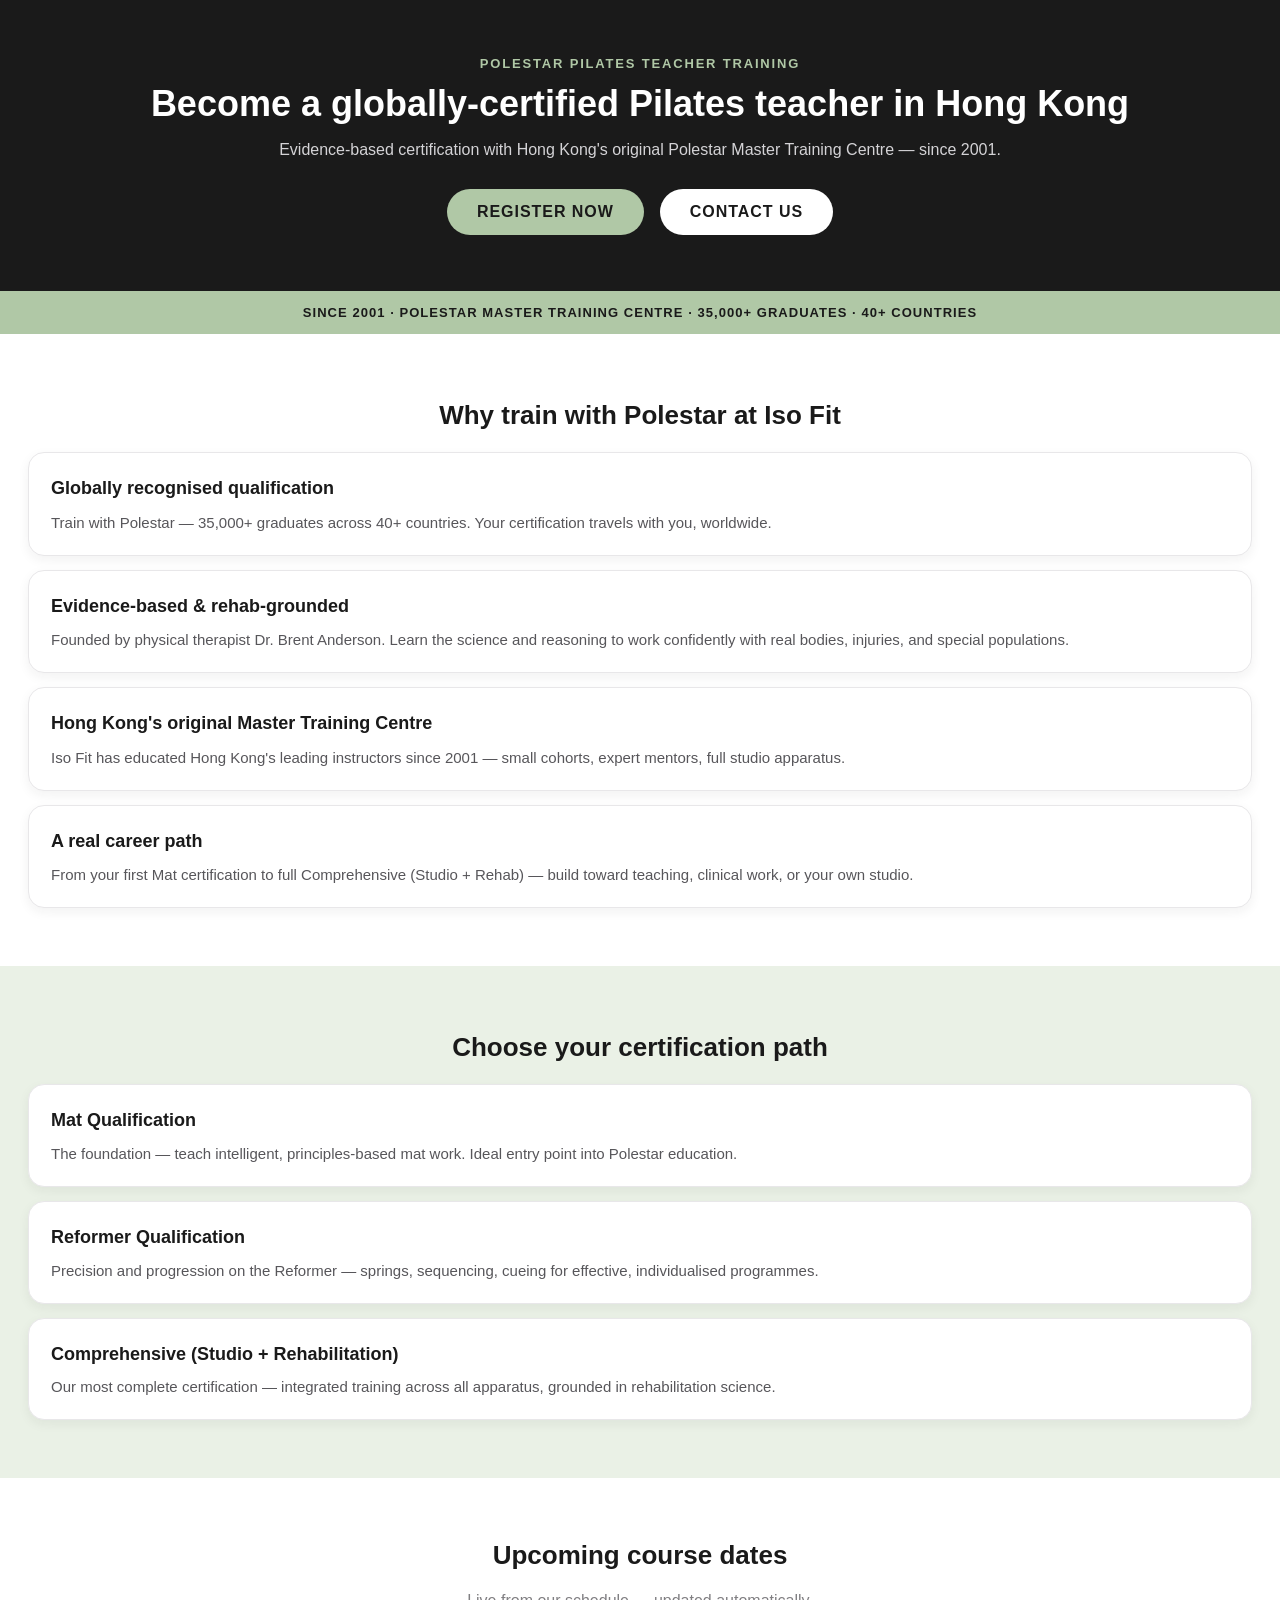
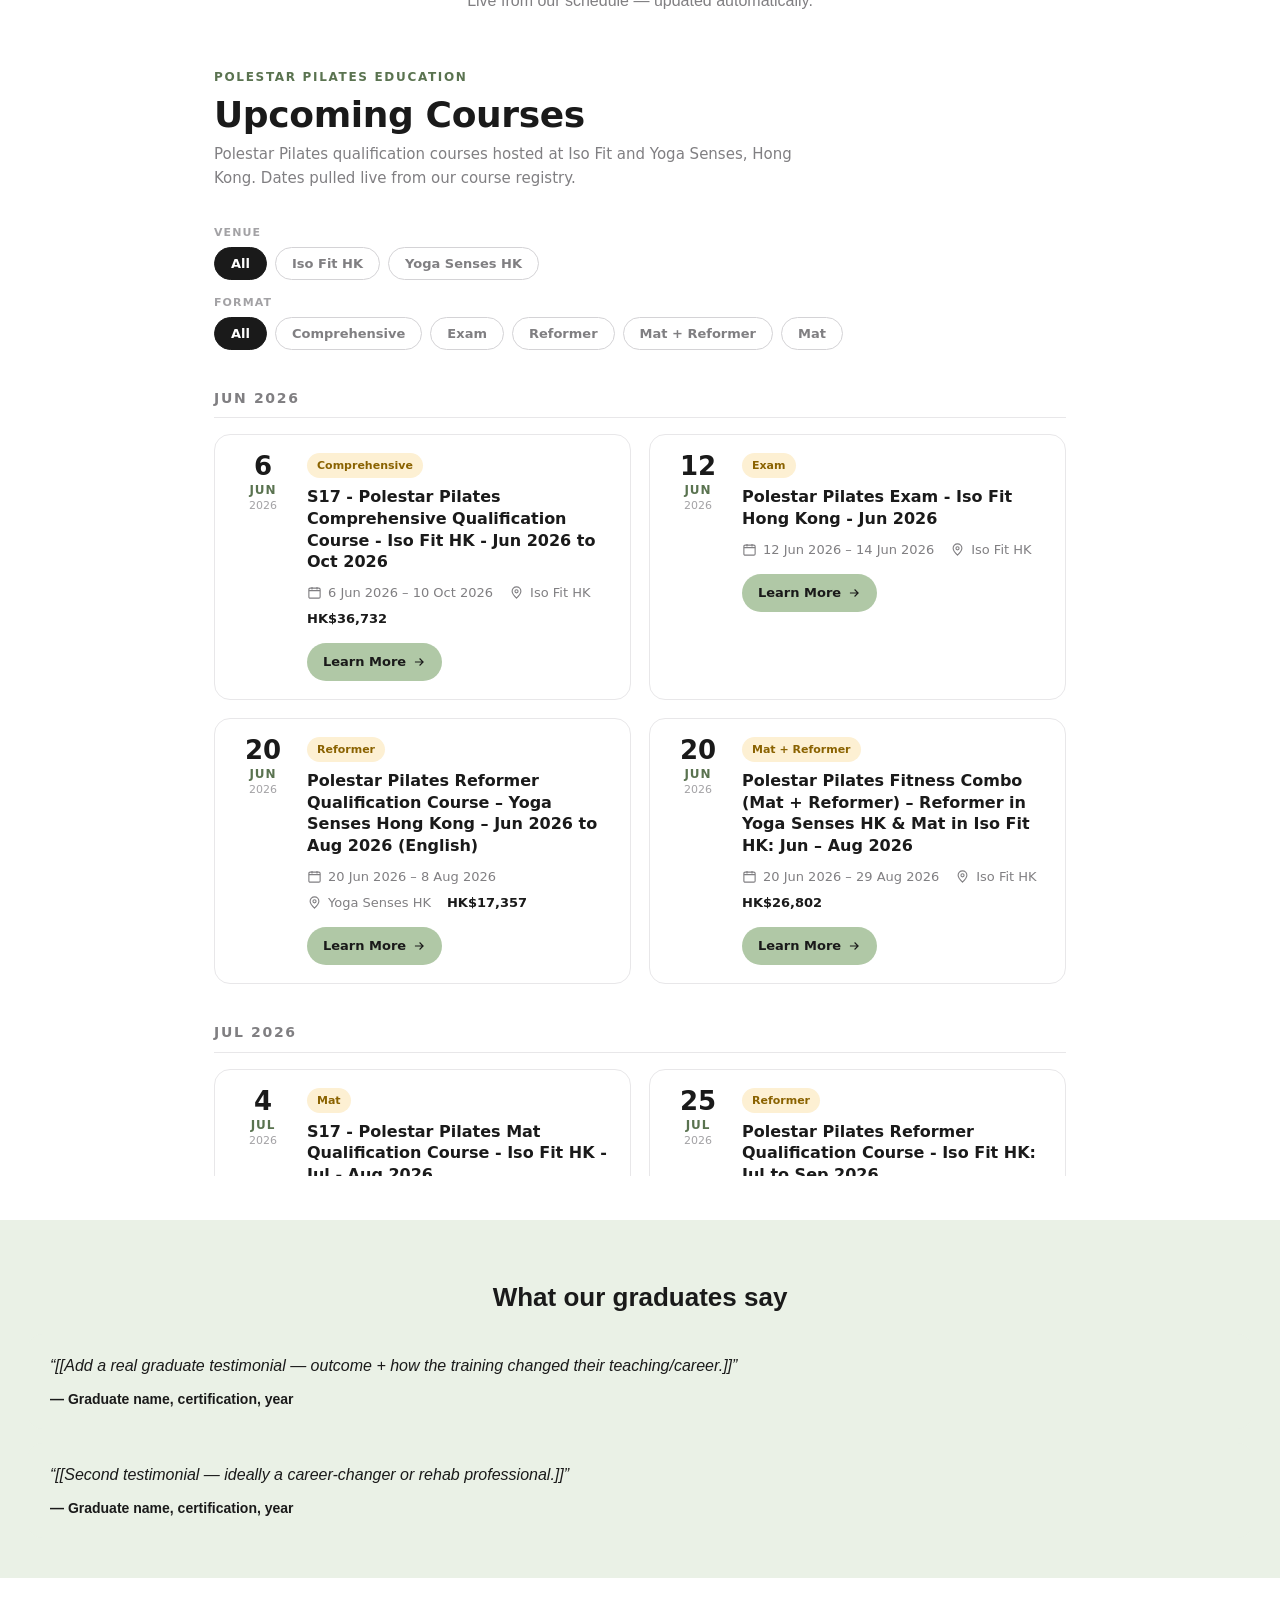
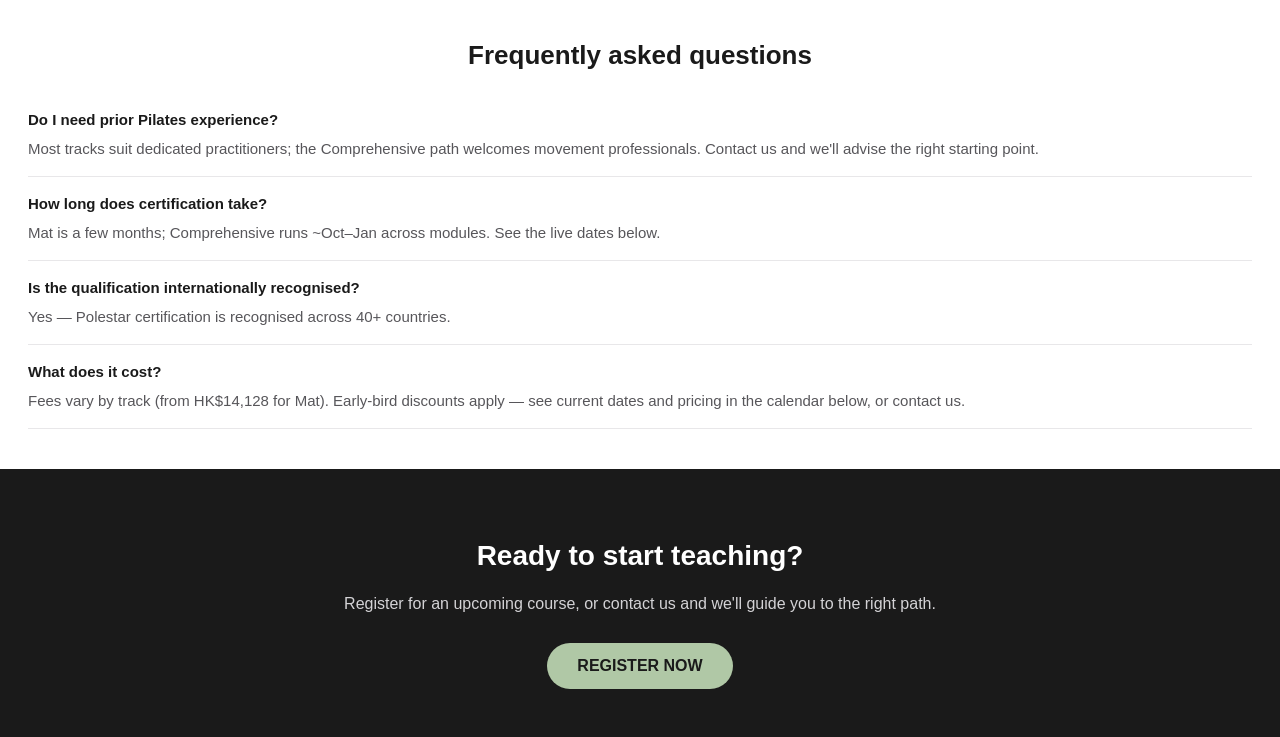
==== landing-preview/index.html @ 25461764 "Host teacher-training landing-page preview" ====
<!doctype html><html><head><meta charset="utf-8"><style>body{margin:0;font-family:Poppins,Arial,sans-serif;}h1,h2{font-family:Poppins,Arial,sans-serif;}</style></head><body><section style="background:#1a1a1a;color:#fff;text-align:center;padding:56px 28px;"><div style="color:#b0c8a6;font-weight:700;letter-spacing:.14em;text-transform:uppercase;font-size:13px;">Polestar Pilates Teacher Training</div><h1 style="font-size:36px;margin:12px 0;">Become a globally-certified Pilates teacher in Hong Kong</h1><p style="color:#d4d3d6;">Evidence-based certification with Hong Kong's original Polestar Master Training Centre — since 2001.</p><a href="#" style="background:#b0c8a6;color:#1a1a1a;font-weight:700;text-transform:uppercase;letter-spacing:.06em;text-decoration:none;padding:14px 30px;border-radius:999px;display:inline-block;margin:14px 8px 0;">Register Now</a><a href="#" style="background:#fff;color:#1a1a1a;font-weight:700;text-transform:uppercase;letter-spacing:.06em;text-decoration:none;padding:14px 30px;border-radius:999px;display:inline-block;margin:14px 8px 0;">Contact Us</a></section><section style="background:#b0c8a6;color:#1a1a1a;text-align:center;padding:14px 16px;font-weight:700;letter-spacing:.08em;text-transform:uppercase;font-size:13px;">Since 2001 · Polestar Master Training Centre · 35,000+ graduates · 40+ countries</section><section style="background:#fff;padding:44px 28px;"><h2 style="text-align:center;color:#1a1a1a;font-size:26px;">Why train with Polestar at Iso Fit</h2><div style="font-size:15px;line-height:1.75;color:#1a1a1a;"><div style="border:1px solid #e8e7e9;border-radius:16px;background:#fff;padding:20px 22px;box-shadow:0 4px 12px rgba(26,26,26,0.06);margin:0 0 14px;"><div style="font-weight:700;font-size:18px;color:#1a1a1a;">Globally recognised qualification</div><div style="font-size:15px;color:#57565a;line-height:1.6;margin-top:6px;">Train with Polestar — 35,000+ graduates across 40+ countries. Your certification travels with you, worldwide.</div></div><div style="border:1px solid #e8e7e9;border-radius:16px;background:#fff;padding:20px 22px;box-shadow:0 4px 12px rgba(26,26,26,0.06);margin:0 0 14px;"><div style="font-weight:700;font-size:18px;color:#1a1a1a;">Evidence-based & rehab-grounded</div><div style="font-size:15px;color:#57565a;line-height:1.6;margin-top:6px;">Founded by physical therapist Dr. Brent Anderson. Learn the science and reasoning to work confidently with real bodies, injuries, and special populations.</div></div><div style="border:1px solid #e8e7e9;border-radius:16px;background:#fff;padding:20px 22px;box-shadow:0 4px 12px rgba(26,26,26,0.06);margin:0 0 14px;"><div style="font-weight:700;font-size:18px;color:#1a1a1a;">Hong Kong's original Master Training Centre</div><div style="font-size:15px;color:#57565a;line-height:1.6;margin-top:6px;">Iso Fit has educated Hong Kong's leading instructors since 2001 — small cohorts, expert mentors, full studio apparatus.</div></div><div style="border:1px solid #e8e7e9;border-radius:16px;background:#fff;padding:20px 22px;box-shadow:0 4px 12px rgba(26,26,26,0.06);margin:0 0 14px;"><div style="font-weight:700;font-size:18px;color:#1a1a1a;">A real career path</div><div style="font-size:15px;color:#57565a;line-height:1.6;margin-top:6px;">From your first Mat certification to full Comprehensive (Studio + Rehab) — build toward teaching, clinical work, or your own studio.</div></div></div></section><section style="background:#eaf1e6;padding:44px 28px;"><h2 style="text-align:center;color:#1a1a1a;font-size:26px;">Choose your certification path</h2><div style="font-size:15px;line-height:1.7;color:#1a1a1a;"><div style="border:1px solid #e8e7e9;border-radius:16px;background:#fff;padding:20px 22px;box-shadow:0 4px 12px rgba(26,26,26,0.06);margin:0 0 14px;"><div style="font-weight:700;font-size:18px;color:#1a1a1a;">Mat Qualification</div><div style="font-size:15px;color:#57565a;line-height:1.6;margin-top:6px;">The foundation — teach intelligent, principles-based mat work. Ideal entry point into Polestar education.</div></div><div style="border:1px solid #e8e7e9;border-radius:16px;background:#fff;padding:20px 22px;box-shadow:0 4px 12px rgba(26,26,26,0.06);margin:0 0 14px;"><div style="font-weight:700;font-size:18px;color:#1a1a1a;">Reformer Qualification</div><div style="font-size:15px;color:#57565a;line-height:1.6;margin-top:6px;">Precision and progression on the Reformer — springs, sequencing, cueing for effective, individualised programmes.</div></div><div style="border:1px solid #e8e7e9;border-radius:16px;background:#fff;padding:20px 22px;box-shadow:0 4px 12px rgba(26,26,26,0.06);margin:0 0 14px;"><div style="font-weight:700;font-size:18px;color:#1a1a1a;">Comprehensive (Studio + Rehabilitation)</div><div style="font-size:15px;color:#57565a;line-height:1.6;margin-top:6px;">Our most complete certification — integrated training across all apparatus, grounded in rehabilitation science.</div></div></div></section><section style="background:#fff;padding:40px 20px;text-align:center;"><h2 style="color:#1a1a1a;font-size:26px;">Upcoming course dates</h2><p style="color:#807f82;">Live from our schedule — updated automatically.</p><div style="max-width:900px;margin:0 auto;"><iframe src="https://adwayburne-crypto.github.io/polestar-assets/courses/" title="Upcoming Polestar courses at Iso Fit" loading="lazy" style="width:100%;border:0;height:1150px;border-radius:14px;background:#fff;"></iframe></div></section><section style="background:#eaf1e6;padding:40px 28px;"><h2 style="text-align:center;color:#1a1a1a;font-size:26px;">What our graduates say</h2><div style="font-size:16px;line-height:1.7;color:#1a1a1a;"><div style="background:#eaf1e6;border-radius:14px;padding:18px 22px;margin-bottom:14px;font-style:italic;">“[[Add a real graduate testimonial — outcome + how the training changed their teaching/career.]]”<div style="font-style:normal;font-weight:700;font-size:14px;margin-top:8px;">— Graduate name, certification, year</div></div><div style="background:#eaf1e6;border-radius:14px;padding:18px 22px;font-style:italic;">“[[Second testimonial — ideally a career-changer or rehab professional.]]”<div style="font-style:normal;font-weight:700;font-size:14px;margin-top:8px;">— Graduate name, certification, year</div></div></div></section><section style="background:#fff;padding:40px 28px;"><h2 style="text-align:center;color:#1a1a1a;font-size:26px;">Frequently asked questions</h2><div style="font-size:15px;line-height:1.7;color:#1a1a1a;"><div style="border-bottom:1px solid #e8e7e9;padding:14px 0;"><div style="font-weight:700;color:#1a1a1a;">Do I need prior Pilates experience?</div><div style="color:#57565a;margin-top:4px;">Most tracks suit dedicated practitioners; the Comprehensive path welcomes movement professionals. Contact us and we'll advise the right starting point.</div></div><div style="border-bottom:1px solid #e8e7e9;padding:14px 0;"><div style="font-weight:700;color:#1a1a1a;">How long does certification take?</div><div style="color:#57565a;margin-top:4px;">Mat is a few months; Comprehensive runs ~Oct–Jan across modules. See the live dates below.</div></div><div style="border-bottom:1px solid #e8e7e9;padding:14px 0;"><div style="font-weight:700;color:#1a1a1a;">Is the qualification internationally recognised?</div><div style="color:#57565a;margin-top:4px;">Yes — Polestar certification is recognised across 40+ countries.</div></div><div style="border-bottom:1px solid #e8e7e9;padding:14px 0;"><div style="font-weight:700;color:#1a1a1a;">What does it cost?</div><div style="color:#57565a;margin-top:4px;">Fees vary by track (from HK$14,128 for Mat). Early-bird discounts apply — see current dates and pricing in the calendar below, or contact us.</div></div></div></section><section style="background:#1a1a1a;color:#fff;text-align:center;padding:48px 28px;"><h2 style="font-size:28px;">Ready to start teaching?</h2><p style="color:#d4d3d6;">Register for an upcoming course, or contact us and we'll guide you to the right path.</p><a href="#" style="background:#b0c8a6;color:#1a1a1a;font-weight:700;text-transform:uppercase;text-decoration:none;padding:14px 30px;border-radius:999px;display:inline-block;margin-top:14px;">Register Now</a></section></body></html>
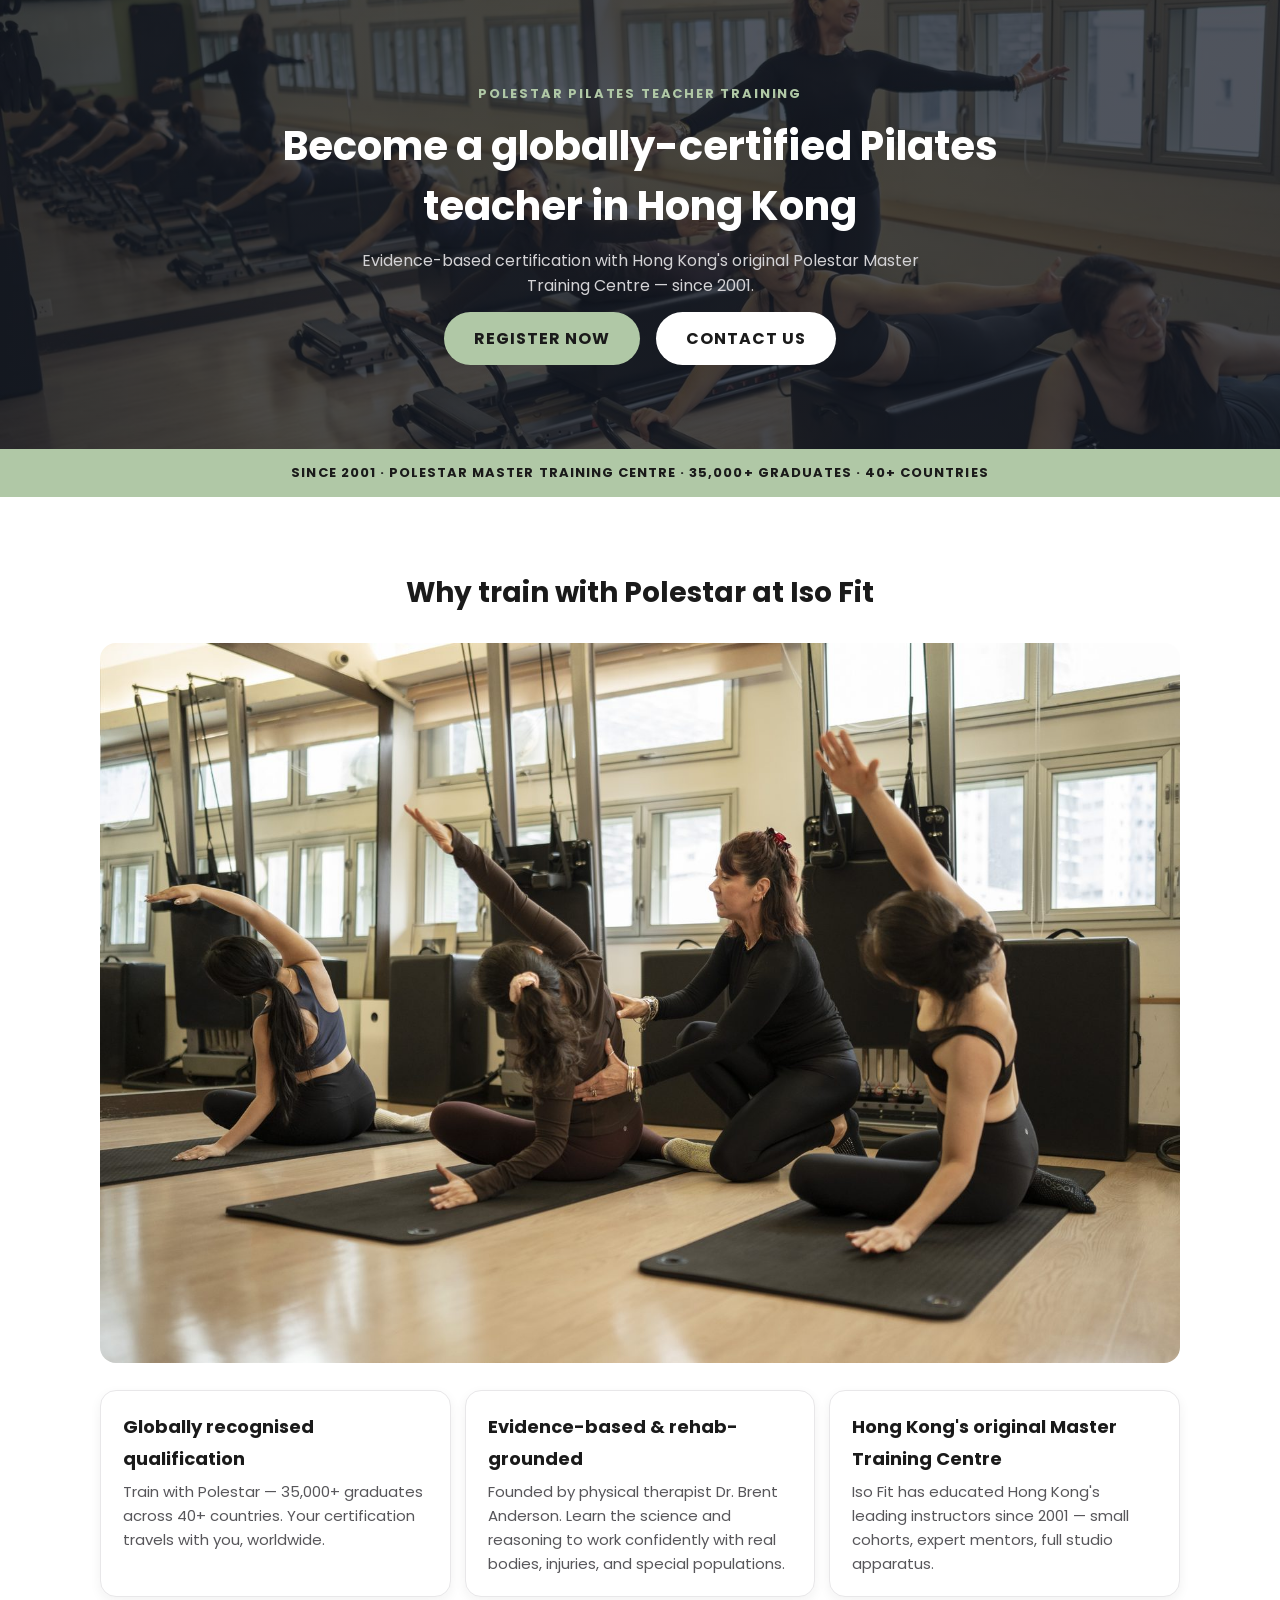
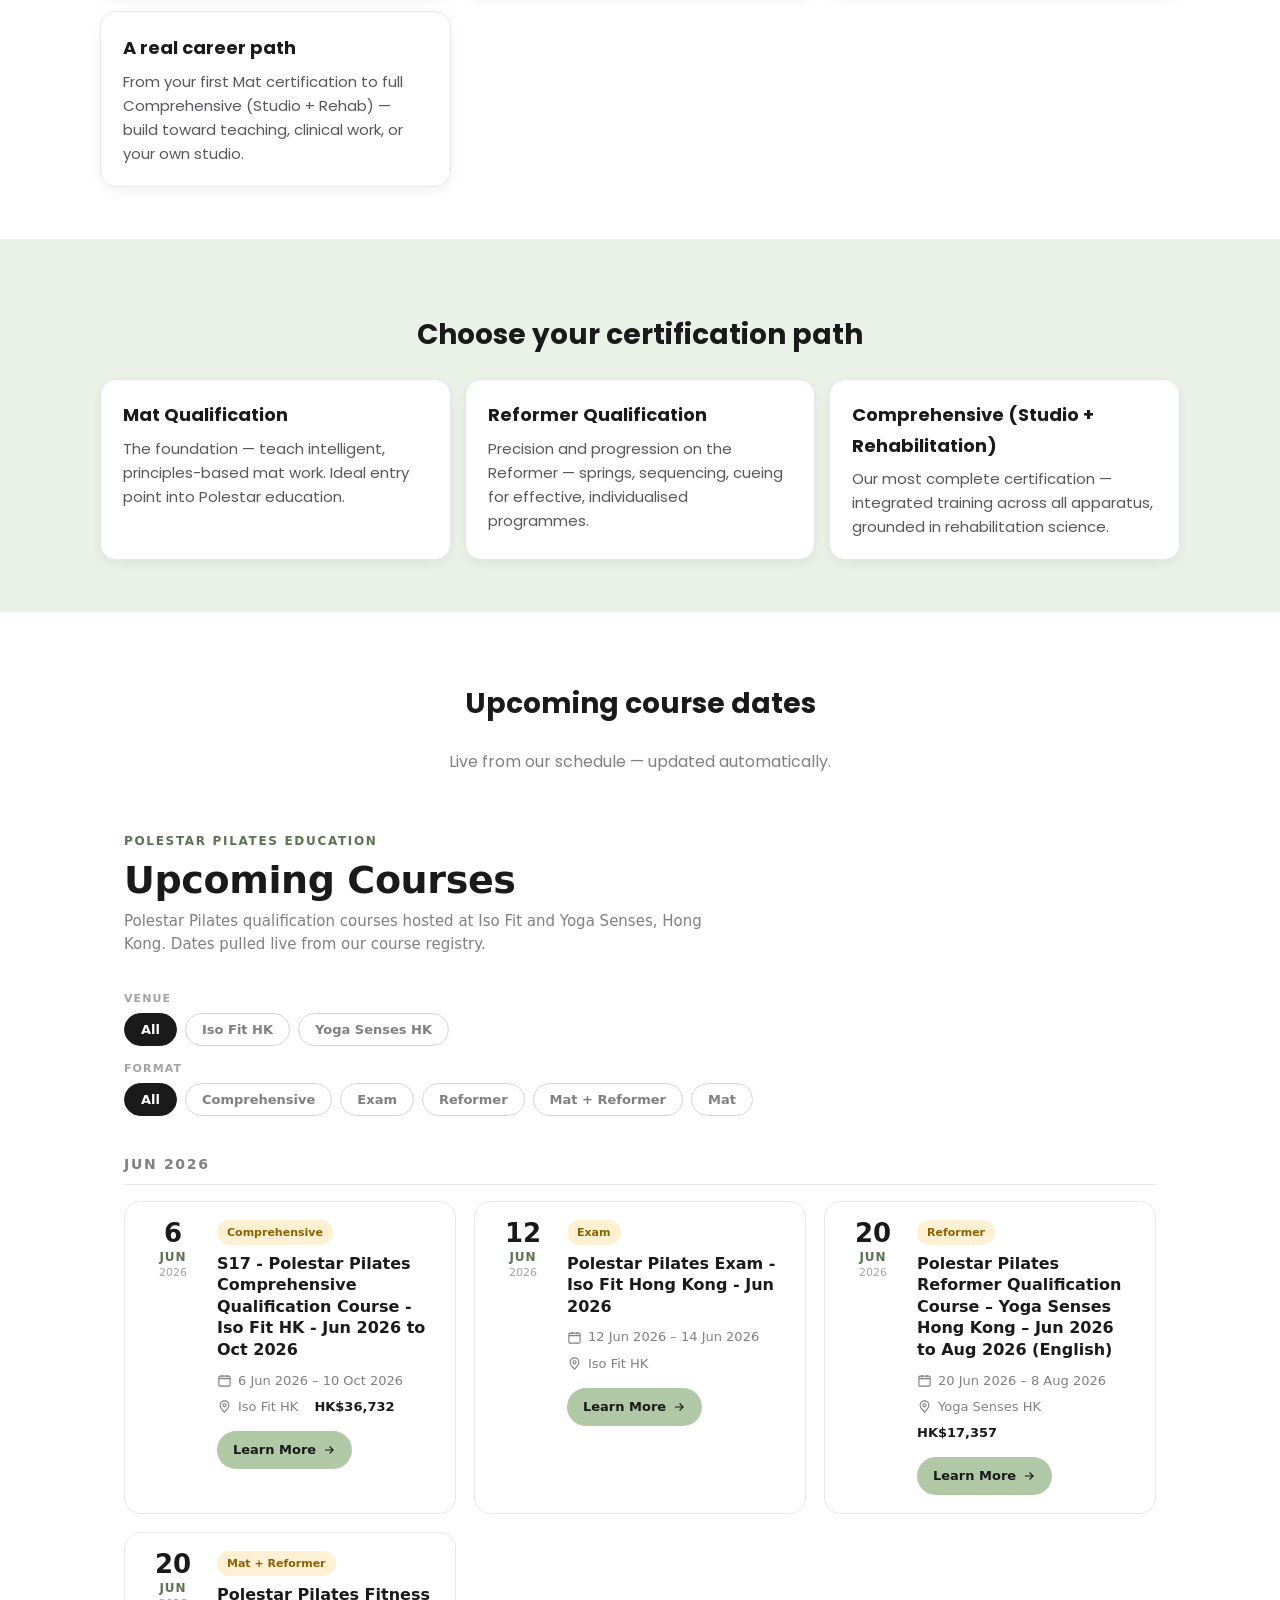
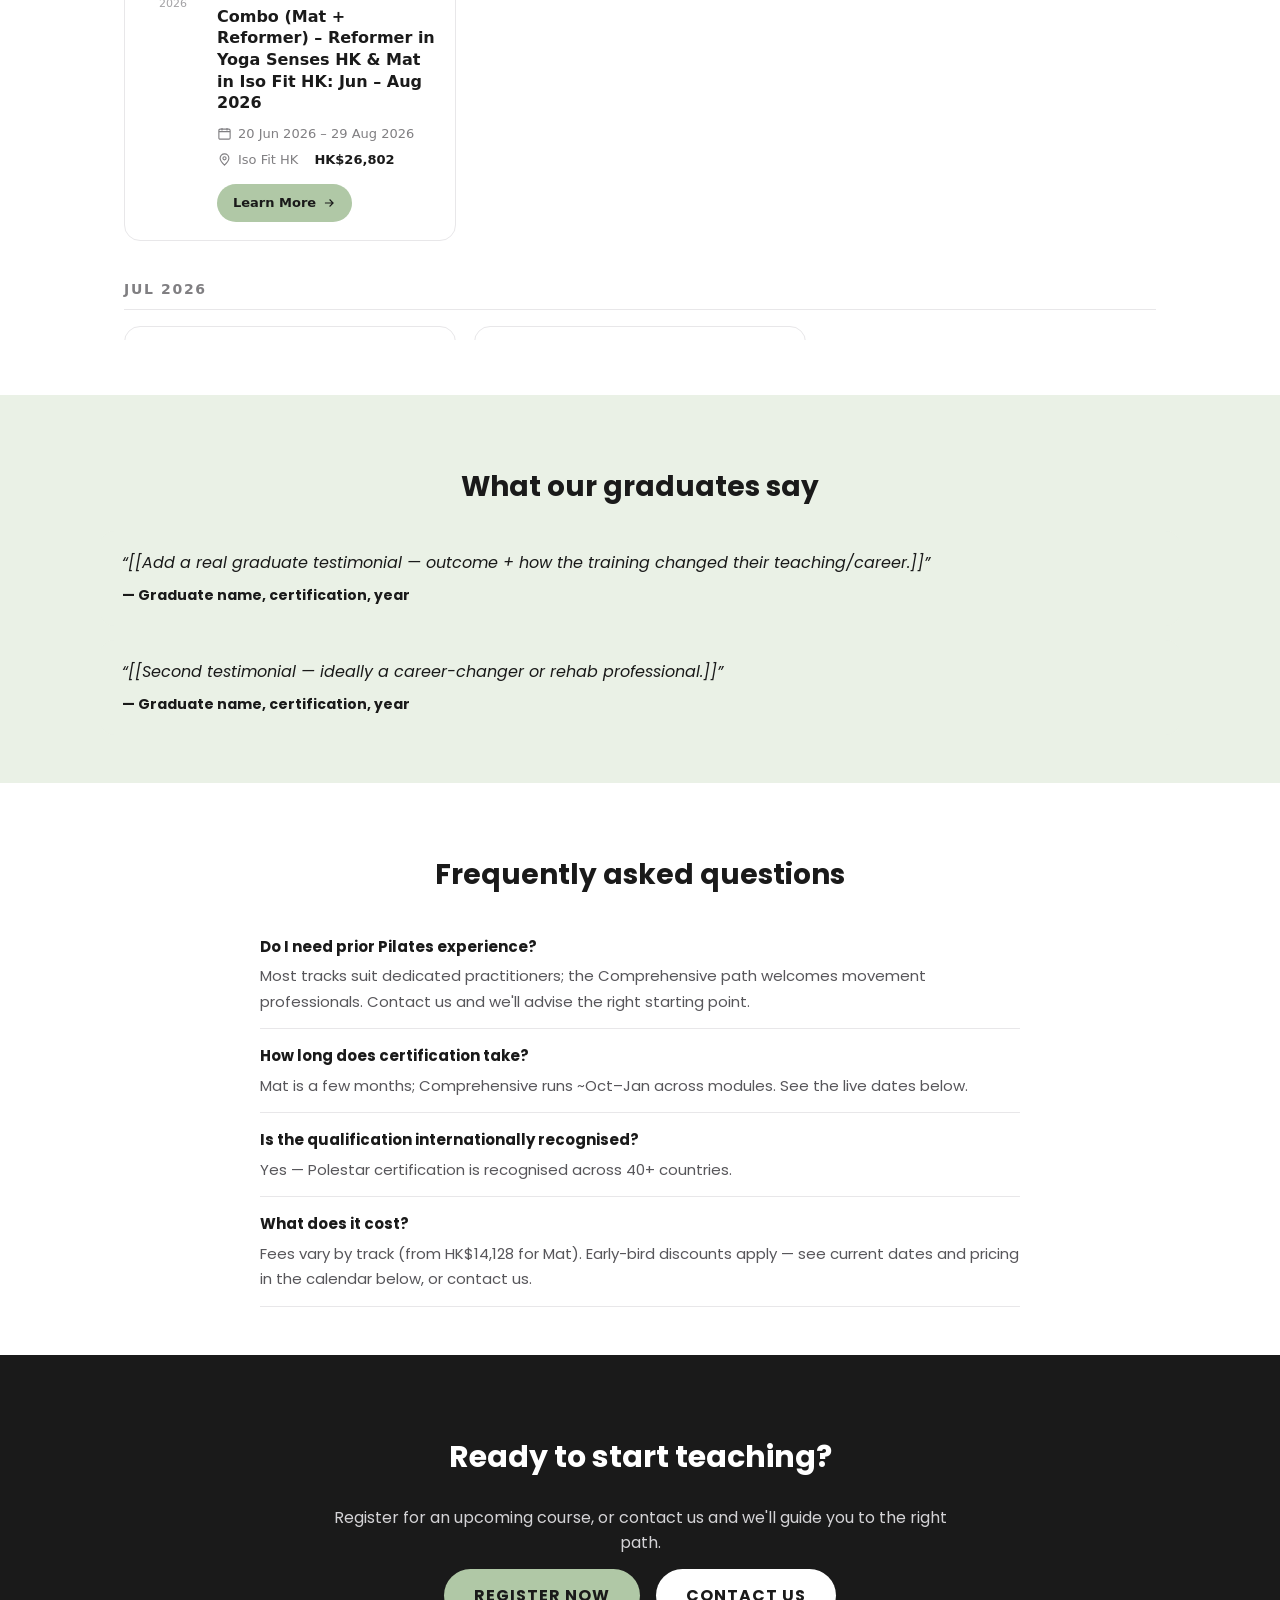
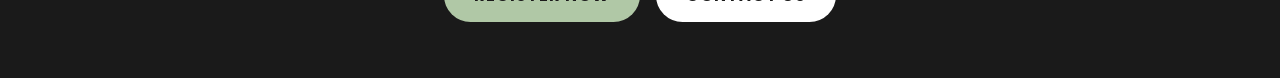
==== commit 9bef7f88: "Update landing preview (responsive + images)" ====
--- a/landing-preview/index.html
+++ b/landing-preview/index.html
@@ -1 +1 @@
-<!doctype html><html><head><meta charset="utf-8"><style>body{margin:0;font-family:Poppins,Arial,sans-serif;}h1,h2{font-family:Poppins,Arial,sans-serif;}</style></head><body><section style="background:#1a1a1a;color:#fff;text-align:center;padding:56px 28px;"><div style="color:#b0c8a6;font-weight:700;letter-spacing:.14em;text-transform:uppercase;font-size:13px;">Polestar Pilates Teacher Training</div><h1 style="font-size:36px;margin:12px 0;">Become a globally-certified Pilates teacher in Hong Kong</h1><p style="color:#d4d3d6;">Evidence-based certification with Hong Kong's original Polestar Master Training Centre — since 2001.</p><a href="#" style="background:#b0c8a6;color:#1a1a1a;font-weight:700;text-transform:uppercase;letter-spacing:.06em;text-decoration:none;padding:14px 30px;border-radius:999px;display:inline-block;margin:14px 8px 0;">Register Now</a><a href="#" style="background:#fff;color:#1a1a1a;font-weight:700;text-transform:uppercase;letter-spacing:.06em;text-decoration:none;padding:14px 30px;border-radius:999px;display:inline-block;margin:14px 8px 0;">Contact Us</a></section><section style="background:#b0c8a6;color:#1a1a1a;text-align:center;padding:14px 16px;font-weight:700;letter-spacing:.08em;text-transform:uppercase;font-size:13px;">Since 2001 · Polestar Master Training Centre · 35,000+ graduates · 40+ countries</section><section style="background:#fff;padding:44px 28px;"><h2 style="text-align:center;color:#1a1a1a;font-size:26px;">Why train with Polestar at Iso Fit</h2><div style="font-size:15px;line-height:1.75;color:#1a1a1a;"><div style="border:1px solid #e8e7e9;border-radius:16px;background:#fff;padding:20px 22px;box-shadow:0 4px 12px rgba(26,26,26,0.06);margin:0 0 14px;"><div style="font-weight:700;font-size:18px;color:#1a1a1a;">Globally recognised qualification</div><div style="font-size:15px;color:#57565a;line-height:1.6;margin-top:6px;">Train with Polestar — 35,000+ graduates across 40+ countries. Your certification travels with you, worldwide.</div></div><div style="border:1px solid #e8e7e9;border-radius:16px;background:#fff;padding:20px 22px;box-shadow:0 4px 12px rgba(26,26,26,0.06);margin:0 0 14px;"><div style="font-weight:700;font-size:18px;color:#1a1a1a;">Evidence-based & rehab-grounded</div><div style="font-size:15px;color:#57565a;line-height:1.6;margin-top:6px;">Founded by physical therapist Dr. Brent Anderson. Learn the science and reasoning to work confidently with real bodies, injuries, and special populations.</div></div><div style="border:1px solid #e8e7e9;border-radius:16px;background:#fff;padding:20px 22px;box-shadow:0 4px 12px rgba(26,26,26,0.06);margin:0 0 14px;"><div style="font-weight:700;font-size:18px;color:#1a1a1a;">Hong Kong's original Master Training Centre</div><div style="font-size:15px;color:#57565a;line-height:1.6;margin-top:6px;">Iso Fit has educated Hong Kong's leading instructors since 2001 — small cohorts, expert mentors, full studio apparatus.</div></div><div style="border:1px solid #e8e7e9;border-radius:16px;background:#fff;padding:20px 22px;box-shadow:0 4px 12px rgba(26,26,26,0.06);margin:0 0 14px;"><div style="font-weight:700;font-size:18px;color:#1a1a1a;">A real career path</div><div style="font-size:15px;color:#57565a;line-height:1.6;margin-top:6px;">From your first Mat certification to full Comprehensive (Studio + Rehab) — build toward teaching, clinical work, or your own studio.</div></div></div></section><section style="background:#eaf1e6;padding:44px 28px;"><h2 style="text-align:center;color:#1a1a1a;font-size:26px;">Choose your certification path</h2><div style="font-size:15px;line-height:1.7;color:#1a1a1a;"><div style="border:1px solid #e8e7e9;border-radius:16px;background:#fff;padding:20px 22px;box-shadow:0 4px 12px rgba(26,26,26,0.06);margin:0 0 14px;"><div style="font-weight:700;font-size:18px;color:#1a1a1a;">Mat Qualification</div><div style="font-size:15px;color:#57565a;line-height:1.6;margin-top:6px;">The foundation — teach intelligent, principles-based mat work. Ideal entry point into Polestar education.</div></div><div style="border:1px solid #e8e7e9;border-radius:16px;background:#fff;padding:20px 22px;box-shadow:0 4px 12px rgba(26,26,26,0.06);margin:0 0 14px;"><div style="font-weight:700;font-size:18px;color:#1a1a1a;">Reformer Qualification</div><div style="font-size:15px;color:#57565a;line-height:1.6;margin-top:6px;">Precision and progression on the Reformer — springs, sequencing, cueing for effective, individualised programmes.</div></div><div style="border:1px solid #e8e7e9;border-radius:16px;background:#fff;padding:20px 22px;box-shadow:0 4px 12px rgba(26,26,26,0.06);margin:0 0 14px;"><div style="font-weight:700;font-size:18px;color:#1a1a1a;">Comprehensive (Studio + Rehabilitation)</div><div style="font-size:15px;color:#57565a;line-height:1.6;margin-top:6px;">Our most complete certification — integrated training across all apparatus, grounded in rehabilitation science.</div></div></div></section><section style="background:#fff;padding:40px 20px;text-align:center;"><h2 style="color:#1a1a1a;font-size:26px;">Upcoming course dates</h2><p style="color:#807f82;">Live from our schedule — updated automatically.</p><div style="max-width:900px;margin:0 auto;"><iframe src="https://adwayburne-crypto.github.io/polestar-assets/courses/" title="Upcoming Polestar courses at Iso Fit" loading="lazy" style="width:100%;border:0;height:1150px;border-radius:14px;background:#fff;"></iframe></div></section><section style="background:#eaf1e6;padding:40px 28px;"><h2 style="text-align:center;color:#1a1a1a;font-size:26px;">What our graduates say</h2><div style="font-size:16px;line-height:1.7;color:#1a1a1a;"><div style="background:#eaf1e6;border-radius:14px;padding:18px 22px;margin-bottom:14px;font-style:italic;">“[[Add a real graduate testimonial — outcome + how the training changed their teaching/career.]]”<div style="font-style:normal;font-weight:700;font-size:14px;margin-top:8px;">— Graduate name, certification, year</div></div><div style="background:#eaf1e6;border-radius:14px;padding:18px 22px;font-style:italic;">“[[Second testimonial — ideally a career-changer or rehab professional.]]”<div style="font-style:normal;font-weight:700;font-size:14px;margin-top:8px;">— Graduate name, certification, year</div></div></div></section><section style="background:#fff;padding:40px 28px;"><h2 style="text-align:center;color:#1a1a1a;font-size:26px;">Frequently asked questions</h2><div style="font-size:15px;line-height:1.7;color:#1a1a1a;"><div style="border-bottom:1px solid #e8e7e9;padding:14px 0;"><div style="font-weight:700;color:#1a1a1a;">Do I need prior Pilates experience?</div><div style="color:#57565a;margin-top:4px;">Most tracks suit dedicated practitioners; the Comprehensive path welcomes movement professionals. Contact us and we'll advise the right starting point.</div></div><div style="border-bottom:1px solid #e8e7e9;padding:14px 0;"><div style="font-weight:700;color:#1a1a1a;">How long does certification take?</div><div style="color:#57565a;margin-top:4px;">Mat is a few months; Comprehensive runs ~Oct–Jan across modules. See the live dates below.</div></div><div style="border-bottom:1px solid #e8e7e9;padding:14px 0;"><div style="font-weight:700;color:#1a1a1a;">Is the qualification internationally recognised?</div><div style="color:#57565a;margin-top:4px;">Yes — Polestar certification is recognised across 40+ countries.</div></div><div style="border-bottom:1px solid #e8e7e9;padding:14px 0;"><div style="font-weight:700;color:#1a1a1a;">What does it cost?</div><div style="color:#57565a;margin-top:4px;">Fees vary by track (from HK$14,128 for Mat). Early-bird discounts apply — see current dates and pricing in the calendar below, or contact us.</div></div></div></section><section style="background:#1a1a1a;color:#fff;text-align:center;padding:48px 28px;"><h2 style="font-size:28px;">Ready to start teaching?</h2><p style="color:#d4d3d6;">Register for an upcoming course, or contact us and we'll guide you to the right path.</p><a href="#" style="background:#b0c8a6;color:#1a1a1a;font-weight:700;text-transform:uppercase;text-decoration:none;padding:14px 30px;border-radius:999px;display:inline-block;margin-top:14px;">Register Now</a></section></body></html>+<!doctype html><html lang="en"><head><meta charset="utf-8"><meta name="viewport" content="width=device-width, initial-scale=1"><link href="https://fonts.googleapis.com/css2?family=Poppins:wght@400;600;700&display=swap" rel="stylesheet"><style>body{margin:0;font-family:Poppins,Arial,sans-serif;-webkit-text-size-adjust:100%;}.wrap{max-width:1080px;margin:0 auto;}img{max-width:100%;height:auto;}@media(max-width:600px){h1{font-size:30px!important;}h2{font-size:23px!important;}section{padding-left:18px!important;padding-right:18px!important;}}</style></head><body><section style="background:linear-gradient(rgba(20,26,38,.74),rgba(20,26,38,.74)),url(https://adwayburne-crypto.github.io/polestar-assets/iso-fit/hero-reformer.jpg) center/cover;color:#fff;text-align:center;padding:84px 24px;"><div class="wrap"><div style="color:#b0c8a6;font-weight:700;letter-spacing:.14em;text-transform:uppercase;font-size:13px;">Polestar Pilates Teacher Training</div><h1 style="font-size:40px;margin:12px 0;max-width:760px;margin-left:auto;margin-right:auto;">Become a globally-certified Pilates teacher in Hong Kong</h1><p style="color:#d4d3d6;max-width:620px;margin:0 auto;">Evidence-based certification with Hong Kong's original Polestar Master Training Centre — since 2001.</p><a href="#" style="background:#b0c8a6;color:#1a1a1a;font-weight:700;text-transform:uppercase;letter-spacing:.06em;text-decoration:none;padding:14px 30px;border-radius:999px;display:inline-block;margin:14px 8px 0;">Register Now</a><a href="#" style="background:#fff;color:#1a1a1a;font-weight:700;text-transform:uppercase;letter-spacing:.06em;text-decoration:none;padding:14px 30px;border-radius:999px;display:inline-block;margin:14px 8px 0;">Contact Us</a></div></section><section style="background:#b0c8a6;color:#1a1a1a;text-align:center;padding:14px 16px;font-weight:700;letter-spacing:.08em;text-transform:uppercase;font-size:13px;">Since 2001 · Polestar Master Training Centre · 35,000+ graduates · 40+ countries</section><section style="background:#fff;padding:52px 24px;"><div class="wrap"><h2 style="text-align:center;color:#1a1a1a;font-size:28px;">Why train with Polestar at Iso Fit</h2><img src="https://adwayburne-crypto.github.io/polestar-assets/iso-fit/mat-class.jpg" alt="Pilates class at Iso Fit" style="width:100%;border-radius:16px;margin:6px 0 20px;"/><div style="display:grid;grid-template-columns:repeat(auto-fit,minmax(280px,1fr));gap:14px;font-size:15px;line-height:1.75;color:#1a1a1a;"><div style="border:1px solid #e8e7e9;border-radius:16px;background:#fff;padding:20px 22px;box-shadow:0 4px 12px rgba(26,26,26,0.06);"><div style="font-weight:700;font-size:18px;color:#1a1a1a;">Globally recognised qualification</div><div style="font-size:15px;color:#57565a;line-height:1.6;margin-top:6px;">Train with Polestar — 35,000+ graduates across 40+ countries. Your certification travels with you, worldwide.</div></div><div style="border:1px solid #e8e7e9;border-radius:16px;background:#fff;padding:20px 22px;box-shadow:0 4px 12px rgba(26,26,26,0.06);"><div style="font-weight:700;font-size:18px;color:#1a1a1a;">Evidence-based & rehab-grounded</div><div style="font-size:15px;color:#57565a;line-height:1.6;margin-top:6px;">Founded by physical therapist Dr. Brent Anderson. Learn the science and reasoning to work confidently with real bodies, injuries, and special populations.</div></div><div style="border:1px solid #e8e7e9;border-radius:16px;background:#fff;padding:20px 22px;box-shadow:0 4px 12px rgba(26,26,26,0.06);"><div style="font-weight:700;font-size:18px;color:#1a1a1a;">Hong Kong's original Master Training Centre</div><div style="font-size:15px;color:#57565a;line-height:1.6;margin-top:6px;">Iso Fit has educated Hong Kong's leading instructors since 2001 — small cohorts, expert mentors, full studio apparatus.</div></div><div style="border:1px solid #e8e7e9;border-radius:16px;background:#fff;padding:20px 22px;box-shadow:0 4px 12px rgba(26,26,26,0.06);"><div style="font-weight:700;font-size:18px;color:#1a1a1a;">A real career path</div><div style="font-size:15px;color:#57565a;line-height:1.6;margin-top:6px;">From your first Mat certification to full Comprehensive (Studio + Rehab) — build toward teaching, clinical work, or your own studio.</div></div></div></div></section><section style="background:#eaf1e6;padding:52px 24px;"><div class="wrap"><h2 style="text-align:center;color:#1a1a1a;font-size:28px;">Choose your certification path</h2><div style="display:grid;grid-template-columns:repeat(auto-fit,minmax(260px,1fr));gap:14px;font-size:15px;line-height:1.7;color:#1a1a1a;"><div style="border:1px solid #e8e7e9;border-radius:16px;background:#fff;padding:20px 22px;box-shadow:0 4px 12px rgba(26,26,26,0.06);"><div style="font-weight:700;font-size:18px;color:#1a1a1a;">Mat Qualification</div><div style="font-size:15px;color:#57565a;line-height:1.6;margin-top:6px;">The foundation — teach intelligent, principles-based mat work. Ideal entry point into Polestar education.</div></div><div style="border:1px solid #e8e7e9;border-radius:16px;background:#fff;padding:20px 22px;box-shadow:0 4px 12px rgba(26,26,26,0.06);"><div style="font-weight:700;font-size:18px;color:#1a1a1a;">Reformer Qualification</div><div style="font-size:15px;color:#57565a;line-height:1.6;margin-top:6px;">Precision and progression on the Reformer — springs, sequencing, cueing for effective, individualised programmes.</div></div><div style="border:1px solid #e8e7e9;border-radius:16px;background:#fff;padding:20px 22px;box-shadow:0 4px 12px rgba(26,26,26,0.06);"><div style="font-weight:700;font-size:18px;color:#1a1a1a;">Comprehensive (Studio + Rehabilitation)</div><div style="font-size:15px;color:#57565a;line-height:1.6;margin-top:6px;">Our most complete certification — integrated training across all apparatus, grounded in rehabilitation science.</div></div></div></div></section><section style="background:#fff;padding:48px 16px;text-align:center;"><div class="wrap"><h2 style="color:#1a1a1a;font-size:28px;">Upcoming course dates</h2><p style="color:#807f82;">Live from our schedule — updated automatically.</p><iframe src="https://adwayburne-crypto.github.io/polestar-assets/courses/" title="Upcoming Polestar courses at Iso Fit" loading="lazy" style="width:100%;border:0;height:1150px;border-radius:14px;background:#fff;"></iframe></div></section><section style="background:#eaf1e6;padding:48px 24px;"><div class="wrap"><h2 style="text-align:center;color:#1a1a1a;font-size:28px;">What our graduates say</h2><div style="font-size:16px;line-height:1.7;color:#1a1a1a;"><div style="background:#eaf1e6;border-radius:14px;padding:18px 22px;margin-bottom:14px;font-style:italic;">“[[Add a real graduate testimonial — outcome + how the training changed their teaching/career.]]”<div style="font-style:normal;font-weight:700;font-size:14px;margin-top:8px;">— Graduate name, certification, year</div></div><div style="background:#eaf1e6;border-radius:14px;padding:18px 22px;font-style:italic;">“[[Second testimonial — ideally a career-changer or rehab professional.]]”<div style="font-style:normal;font-weight:700;font-size:14px;margin-top:8px;">— Graduate name, certification, year</div></div></div></div></section><section style="background:#fff;padding:48px 24px;"><div class="wrap" style="max-width:760px;"><h2 style="text-align:center;color:#1a1a1a;font-size:28px;">Frequently asked questions</h2><div style="font-size:15px;line-height:1.7;color:#1a1a1a;"><div style="border-bottom:1px solid #e8e7e9;padding:14px 0;"><div style="font-weight:700;color:#1a1a1a;">Do I need prior Pilates experience?</div><div style="color:#57565a;margin-top:4px;">Most tracks suit dedicated practitioners; the Comprehensive path welcomes movement professionals. Contact us and we'll advise the right starting point.</div></div><div style="border-bottom:1px solid #e8e7e9;padding:14px 0;"><div style="font-weight:700;color:#1a1a1a;">How long does certification take?</div><div style="color:#57565a;margin-top:4px;">Mat is a few months; Comprehensive runs ~Oct–Jan across modules. See the live dates below.</div></div><div style="border-bottom:1px solid #e8e7e9;padding:14px 0;"><div style="font-weight:700;color:#1a1a1a;">Is the qualification internationally recognised?</div><div style="color:#57565a;margin-top:4px;">Yes — Polestar certification is recognised across 40+ countries.</div></div><div style="border-bottom:1px solid #e8e7e9;padding:14px 0;"><div style="font-weight:700;color:#1a1a1a;">What does it cost?</div><div style="color:#57565a;margin-top:4px;">Fees vary by track (from HK$14,128 for Mat). Early-bird discounts apply — see current dates and pricing in the calendar below, or contact us.</div></div></div></div></section><section style="background:#1a1a1a;color:#fff;text-align:center;padding:56px 24px;"><div class="wrap"><h2 style="font-size:30px;">Ready to start teaching?</h2><p style="color:#d4d3d6;max-width:620px;margin:0 auto;">Register for an upcoming course, or contact us and we'll guide you to the right path.</p><a href="#" style="background:#b0c8a6;color:#1a1a1a;font-weight:700;text-transform:uppercase;letter-spacing:.06em;text-decoration:none;padding:14px 30px;border-radius:999px;display:inline-block;margin:14px 8px 0;">Register Now</a><a href="#" style="background:#fff;color:#1a1a1a;font-weight:700;text-transform:uppercase;letter-spacing:.06em;text-decoration:none;padding:14px 30px;border-radius:999px;display:inline-block;margin:14px 8px 0;">Contact Us</a></div></section></body></html>
